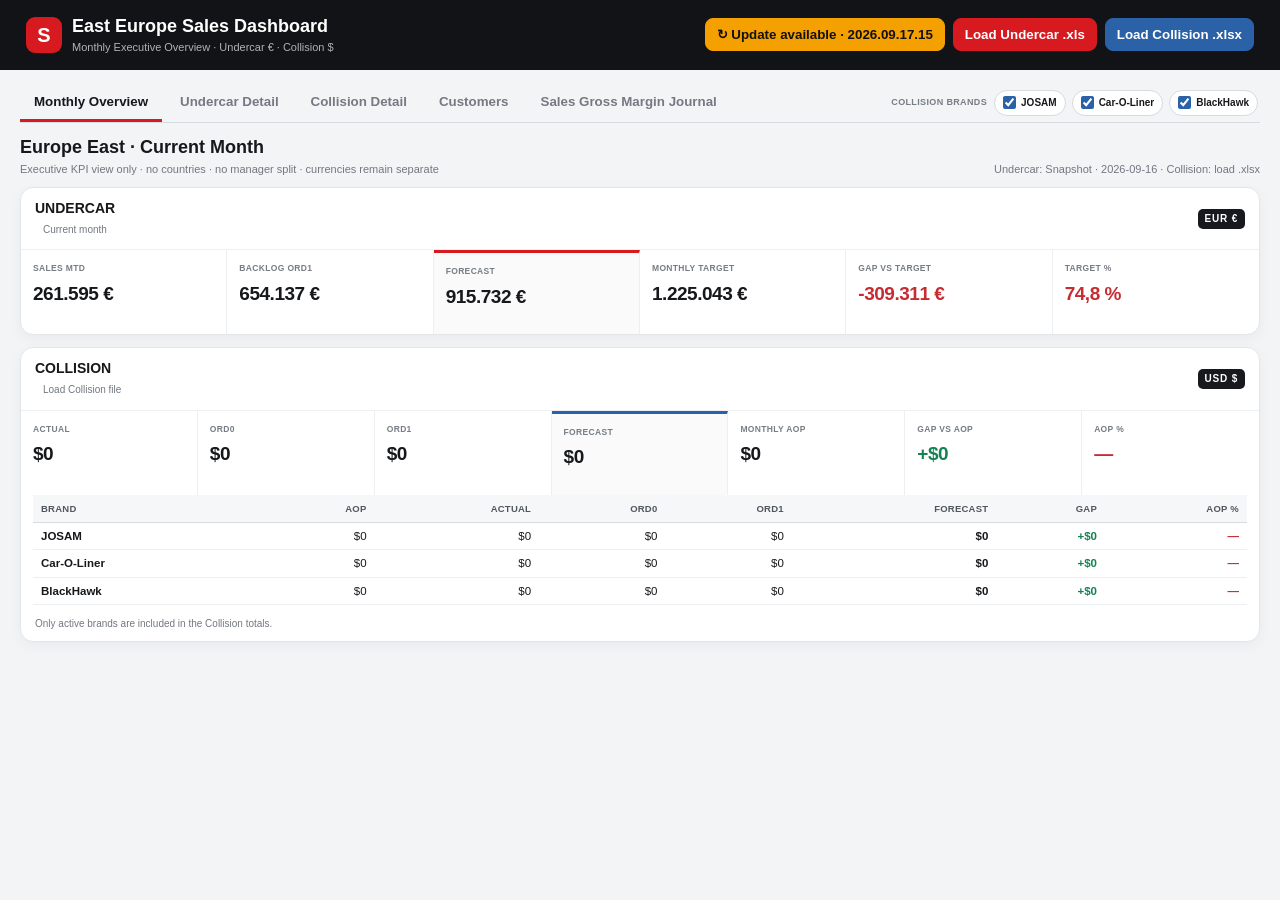
==== sales-dashboard/index.html @ 9cade227 "Load v185 monthly brand navigation and compact Order Entered" ====
<!doctype html><html lang="en"><head><meta charset="utf-8"><meta name="viewport" content="width=device-width,initial-scale=1"><title>East Europe Sales Dashboard</title><style>
:root{--bg:#f3f4f6;--card:#fff;--ink:#16181b;--muted:#727780;--line:#e3e6e9;--red:#d71920;--green:#168253;--orange:#d88716;--blue:#2b62a7}*{box-sizing:border-box}body{margin:0;background:var(--bg);font:14px/1.4 Inter,Segoe UI,Arial,sans-serif;color:var(--ink)}header{background:#121316;color:#fff;padding:14px 26px;display:flex;justify-content:space-between;gap:14px;align-items:center;position:sticky;top:0;z-index:20}.brand{display:flex;gap:10px;align-items:center}.logo{width:36px;height:36px;border-radius:9px;background:var(--red);display:grid;place-items:center;font-weight:900;font-size:20px}.brand h1{font-size:18px;margin:0}.brand p{margin:1px 0 0;color:#aeb3b9;font-size:11px}.actions{display:flex;gap:8px;align-items:center;flex-wrap:wrap}.btn{border:1px solid #454950;border-radius:8px;background:#24262b;color:#fff;padding:8px 11px;font-weight:750;cursor:pointer}.btn.red{background:var(--red);border-color:var(--red)}.btn.blue{background:var(--blue);border-color:var(--blue)}.btn.update{display:none;background:#f4a000;border-color:#f4a000;color:#111}.btn.update.show{display:inline-flex}#file,#collisionFile{display:none}.wrap{max-width:1650px;margin:auto;padding:14px 20px 32px}.tabs{display:flex;gap:4px;border-bottom:1px solid #d8dce1;margin-bottom:12px;overflow:auto}.tab{appearance:none;border:0;background:transparent;padding:10px 14px;font-weight:800;color:#747982;cursor:pointer;border-bottom:3px solid transparent;white-space:nowrap}.tab.active{color:#15171a;border-bottom-color:var(--red)}.tabpane{display:none}.tabpane.active{display:block}.toolbar{display:flex;justify-content:space-between;gap:12px;align-items:center;margin-bottom:10px}.toolbar b{font-size:15px}.muted{color:var(--muted);font-size:11px}select,input[type=search]{height:34px;border:1px solid #d7dade;border-radius:8px;background:#fff;padding:0 9px}.card{background:#fff;border:1px solid var(--line);border-radius:11px;box-shadow:0 4px 14px rgba(16,24,40,.045)}.good{color:var(--green)!important}.bad{color:#c72c33!important}.warn{color:var(--orange)!important}.kpis{display:grid;grid-template-columns:repeat(7,1fr);gap:8px;margin-bottom:10px}.label{text-transform:uppercase;letter-spacing:.045em;color:#747982;font-size:9px;font-weight:850}.value{font-size:23px;font-weight:850;letter-spacing:-.03em;margin:6px 0 2px}.managers{display:grid;grid-template-columns:1fr;gap:5px;margin-bottom:9px}.panel{padding:10px}.panel h2{font-size:15px;margin:0}.panel p{margin:2px 0 7px;color:var(--muted);font-size:10.5px}.tableWrap{overflow:auto;max-height:69vh;border:1px solid #e7eaed;border-radius:9px}table{border-collapse:separate;border-spacing:0;width:100%;min-width:1260px}th{position:sticky;top:0;z-index:4;background:#f5f6f7;color:#51575f;font-size:9.5px;text-transform:uppercase;letter-spacing:.025em;padding:7px 8px;border-bottom:1px solid #d7dce1;text-align:left}td{padding:6px 8px;border-bottom:1px solid #eceff2;font-size:12px;line-height:1.25;white-space:nowrap}.num{text-align:right;font-variant-numeric:tabular-nums}.country{font-weight:700}.focus{background:#f7f8fa}.mgrRow td{background:#eceff2;font-weight:850;border-top:2px solid #d6dade}.teamRow td{background:#17191d!important;color:#fff;font-weight:850}.groupRow td{background:#f1f3f5;font-weight:850;color:#333}.countryGroup td{background:#fafbfc;font-weight:800;color:#555}.more{display:none}.full .more{display:table-cell}.miniKpis{display:grid;grid-template-columns:repeat(6,1fr);gap:8px;margin-bottom:10px}.miniKpi{padding:10px 12px}.miniKpi .value{font-size:20px}.filters{display:flex;gap:7px;flex-wrap:wrap;align-items:center}.note{margin-top:8px;color:var(--muted);font-size:10px}
.execIntro{display:flex;justify-content:space-between;gap:14px;align-items:flex-end;margin-bottom:10px}.execIntro h2{margin:0;font-size:18px}.execIntro p{margin:2px 0 0;color:var(--muted);font-size:11px}.businessCard{background:#fff;border:1px solid var(--line);border-radius:13px;margin-bottom:12px;overflow:hidden;box-shadow:0 4px 14px rgba(16,24,40,.045)}.businessHead{display:flex;justify-content:space-between;gap:12px;align-items:center;padding:11px 14px;border-bottom:1px solid #edf0f2}.businessHead h3{margin:0;font-size:14px}.currency{font-size:10px;font-weight:900;letter-spacing:.08em;border-radius:5px;padding:3px 7px;background:#17191d;color:#fff}.period{font-size:10px;color:var(--muted);margin-left:8px}.execGrid{display:grid;grid-template-columns:repeat(7,1fr);gap:0}.execKpi{padding:13px 12px;border-right:1px solid #edf0f2;min-height:84px}.execKpi:last-child{border-right:0}.execKpi span{display:block;font-size:8.5px;text-transform:uppercase;font-weight:850;color:#777d85;letter-spacing:.04em}.execKpi b{display:block;margin-top:6px;font-size:19px;letter-spacing:-.025em}.execKpi.emphasis{background:#fafafa;border-top:3px solid var(--red)}.collisionBlock .execKpi.emphasis{border-top-color:var(--blue)}.brandMini{padding:0 12px 12px}.brandMini table{min-width:900px}.brandMini th{position:static;background:#f6f7f8}.brandMini td{font-size:11.5px}.brandTotal td{font-weight:900;background:#f1f3f5}.execNote{font-size:10px;color:var(--muted);padding:0 14px 10px}
#collisionDetail .tableWrap table{min-width:1450px}.collisionGroupHead th{background:#eceff2;text-align:center;font-size:9px;font-weight:900;letter-spacing:.08em}.collisionGroupHead .month{color:var(--red);border-left:3px solid #efc4c6}.collisionGroupHead .year{color:var(--blue);border-left:3px solid #cbd9ea}.sepM{border-left:3px solid #efc4c6!important}.sepY{border-left:3px solid #cbd9ea!important}.tag{font-size:9px;font-weight:850;padding:2px 6px;border-radius:99px;background:#eef0f2}.total td{background:#f1f3f5;font-weight:900}.mgr td{background:#17191d!important;color:#fff;font-weight:900}.collisionRule{padding:8px 10px;margin-bottom:10px;background:#fff;border:1px solid var(--line);border-radius:9px;font-size:10.5px;color:var(--muted)}
@media(max-width:1200px){.execGrid{grid-template-columns:repeat(4,1fr)}.execKpi{border-bottom:1px solid #edf0f2}.kpis{grid-template-columns:repeat(3,1fr)}.miniKpis{grid-template-columns:repeat(3,1fr)}}@media(max-width:700px){header{position:relative;align-items:flex-start;flex-direction:column}.wrap{padding:12px}.toolbar,.execIntro{align-items:flex-start;flex-direction:column}.execGrid,.kpis,.miniKpis{grid-template-columns:repeat(2,1fr)}}@media(max-width:450px){.execGrid,.kpis,.miniKpis{grid-template-columns:1fr}}
</style></head><body>
<header><div class="brand"><div class="logo">S</div><div><h1>East Europe Sales Dashboard</h1><p>Monthly Executive Overview · Undercar € · Collision $</p></div></div><div class="actions"><span id="status" class="muted"></span><button id="updateBtn" class="btn update">↻ Update available</button><button class="btn red" onclick="document.getElementById('file').click()">Load Undercar .xls</button><input id="file" type="file" accept=".xls"><button id="collisionLoad" class="btn blue">Load Collision .xlsx</button><input id="collisionFile" type="file" accept=".xlsx"></div></header>
<main class="wrap"><nav class="tabs"><button class="tab active" data-tab="overview">Monthly Overview</button><button class="tab" data-tab="team">Undercar Detail</button><button class="tab" data-tab="collisionDetail">Collision Detail</button><button class="tab" data-tab="customers">Customers</button><button class="tab" data-tab="journal">Sales Gross Margin Journal</button></nav>
<section id="overview" class="tabpane active"><div class="execIntro"><div><h2>Europe East · Current Month</h2><p>Executive KPI view only · no countries · no manager split · currencies remain separate</p></div><div class="muted">Undercar: <span id="overviewUndercarSource">loading snapshot…</span> · Collision: <span id="overviewCollisionSource">load .xlsx</span></div></div><section class="businessCard"><div class="businessHead"><div><h3>UNDERCAR</h3><span class="period">Current month</span></div><span class="currency">EUR €</span></div><div id="undercarOverview" class="execGrid"></div></section><section class="businessCard collisionBlock"><div class="businessHead"><div><h3>COLLISION</h3><span id="collisionPeriod" class="period">Load Collision file</span></div><span class="currency">USD $</span></div><div id="collisionOverview" class="execGrid"></div><div class="brandMini"><table><thead><tr><th>Brand</th><th class="num">AOP</th><th class="num">Actual</th><th class="num">Ord0</th><th class="num">Ord1</th><th class="num">Forecast</th><th class="num">Gap</th><th class="num">AOP %</th></tr></thead><tbody id="collisionBrandBody"><tr><td colspan="8" class="muted">Load Collision .xlsx to show brand totals.</td></tr></tbody></table></div><div class="execNote">Only active brands are included in the Collision totals.</div></section></section>
<section id="team" class="tabpane"><div class="toolbar"><div><b>Undercar Detail</b><div id="source" class="muted">Loading snapshot…</div></div><div><select id="manager"><option value="ALL">All managers</option></select> <button id="fullBtn" class="btn" style="background:#fff;color:#222;border-color:#d7dade">Full view</button></div></div><section id="kpis" class="kpis"></section><section id="cards" class="managers"></section><section class="card panel"><h2>Country performance</h2><p>Monthly target = Plan · Forecast = Sales MTD + Backlog Ord1 · Annual target = Sales PLAN YTD.</p><div class="tableWrap"><table id="countryTable"><thead><tr><th>Manager</th><th>Country</th><th class="num">Sales MTD</th><th class="num">Backlog Ord1</th><th class="num focus">Forecast</th><th class="num focus">MTD Target</th><th class="num focus">Gap</th><th class="num">Sales YTD</th><th class="num">YTD Target</th><th class="num">YTD Gap</th><th class="num">Backlog Ord2</th><th class="num more">Order Entered</th><th class="num more">Next Plan</th></tr></thead><tbody id="countryBody"></tbody></table></div></section></section>
<section id="collisionDetail" class="tabpane"><div class="toolbar"><div><b>Collision · Europe East</b><div id="collisionDetailSource" class="muted">Load Collision .xlsx</div></div><div class="filters"><select id="collisionManagerDetail"><option value="ALL">All managers</option><option>Sergej</option><option>Mindaugas Deikus</option><option>Ruslan Sollano</option><option>Michal Adamiec</option></select><select id="collisionBrandDetail"><option value="ALL">All brands</option><option>Josam</option><option>Car-O-Liner</option><option>BlackHawk</option></select></div></div><div class="collisionRule">Scope: Sergej = Austria Car-O-Liner/BlackHawk · Mindaugas = LT/LV/EE/GR/CY · Ruslan = Bulgaria + Export · Michal = remaining Europe East · Josam AT/CZ/SK excluded.</div><section id="collisionDetailKpis" class="miniKpis"><div class="card miniKpi"><div class="label">Collision</div><div class="value">Load .xlsx</div><div class="muted">Month + YTD · USD</div></div></section><section class="card panel"><h2>Brand performance</h2><p>Josam, Car-O-Liner and BlackHawk individually; COL + BlackHawk combined.</p><div class="tableWrap"><table id="collisionDetailBrandTable"><thead></thead><tbody><tr><td>Load Collision .xlsx</td></tr></tbody></table></div></section><section class="card panel" style="margin-top:10px"><h2>Manager / Country performance</h2><p>Current month and YTD based on the latest Actual month in the source file.</p><div class="tableWrap"><table id="collisionDetailTable"><thead></thead><tbody><tr><td>Load Collision .xlsx</td></tr></tbody></table></div></section></section>
<section id="customers" class="tabpane"><div class="toolbar"><div><b>Customer Overview</b><div class="muted">Customer Code = primary ID · Month + YTD target view</div></div><div class="filters"><select id="customerManager"><option value="ALL">All managers</option></select><select id="customerCountry"><option value="ALL">All countries</option></select><input id="customerSearch" type="search" placeholder="Search customer"></div></div><section id="customerKpis" class="miniKpis"></section><section class="card panel"><div class="tableWrap"><table><thead><tr><th>Manager</th><th>Country</th><th>Customer</th><th>Code</th><th class="num">Sales MTD</th><th class="num">Backlog Ord1</th><th class="num">Forecast</th><th class="num">Sales YTD</th><th class="num">GM MTD €</th><th class="num">GM MTD %</th><th class="num">Order Entered</th></tr></thead><tbody id="customerBody"></tbody></table></div></section></section>
<section id="journal" class="tabpane"><div class="toolbar"><div><b>Sales Gross Margin Journal</b><div class="muted">Transaction-level view from the original journal sheet</div></div><div class="filters"><select id="journalManager"><option value="ALL">All managers</option></select><select id="journalType"><option value="ALL">Inv + Orders</option><option value="Inv">Invoices</option><option value="Ord1">Ord1</option><option value="Ord2">Ord2</option></select><input id="journalSearch" type="search" placeholder="Search customer / part"></div></div><section id="journalKpis" class="miniKpis"></section><section class="card panel"><div class="tableWrap"><table style="min-width:1400px"><thead><tr><th>Manager</th><th>Country</th><th>Customer</th><th>Type</th><th>Date</th><th>Part no.</th><th>Description</th><th class="num">Sales €</th><th class="num">GM €</th><th class="num">GM %</th></tr></thead><tbody id="journalBody"></tbody></table></div><div class="note">GM % is weighted in the KPI summary (total GM / total Sales), not averaged across rows.</div></section></section>
</main><script src="xls-biff8.js?v=2026091716"></script><script src="app-v185.js?v=2026091716"></script></body></html>
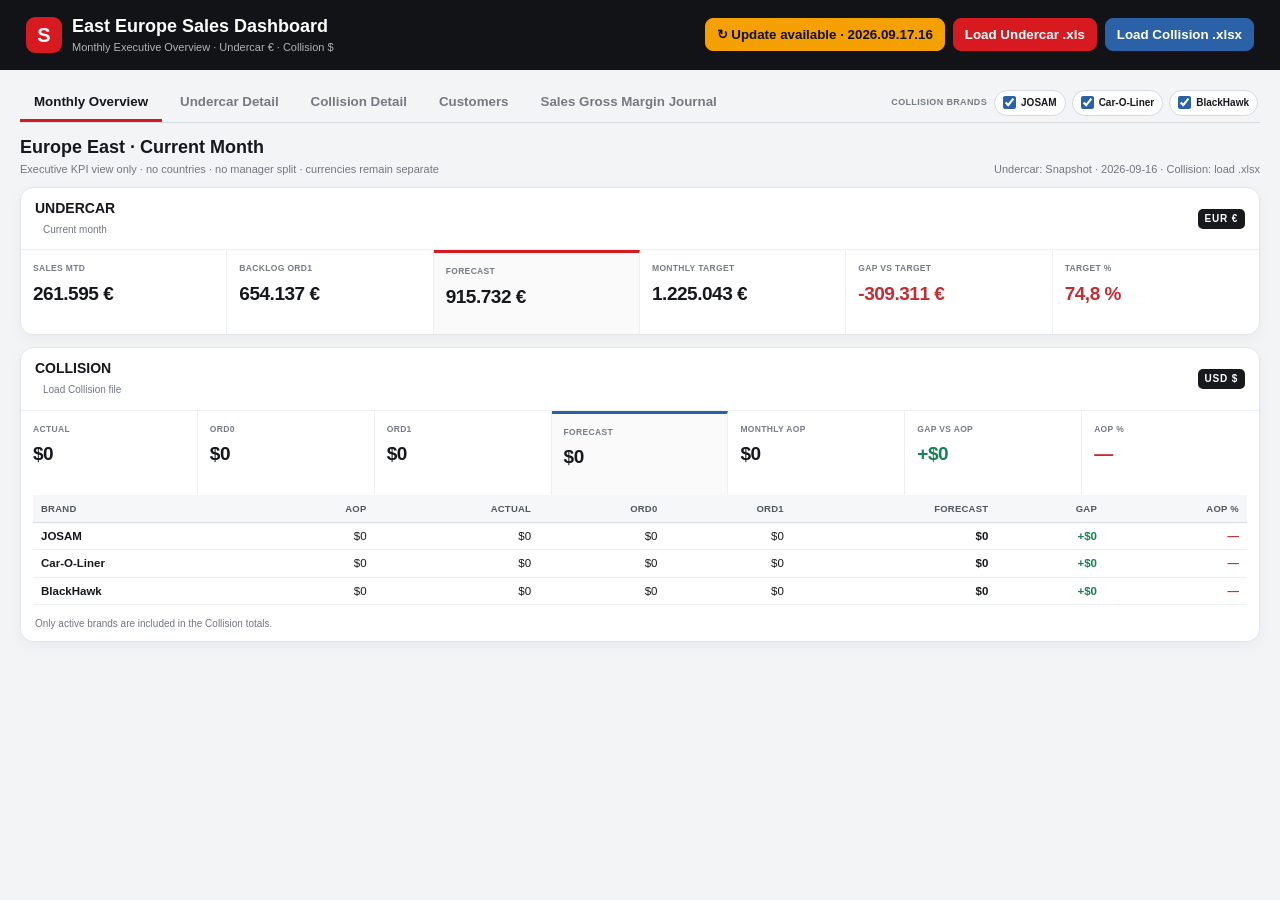
==== commit 5f6f189a: "Load Collision compact country view update" ====
--- a/sales-dashboard/index.html
+++ b/sales-dashboard/index.html
@@ -1,7 +1,7 @@
 <!doctype html><html lang="en"><head><meta charset="utf-8"><meta name="viewport" content="width=device-width,initial-scale=1"><title>East Europe Sales Dashboard</title><style>
 :root{--bg:#f3f4f6;--card:#fff;--ink:#16181b;--muted:#727780;--line:#e3e6e9;--red:#d71920;--green:#168253;--orange:#d88716;--blue:#2b62a7}*{box-sizing:border-box}body{margin:0;background:var(--bg);font:14px/1.4 Inter,Segoe UI,Arial,sans-serif;color:var(--ink)}header{background:#121316;color:#fff;padding:14px 26px;display:flex;justify-content:space-between;gap:14px;align-items:center;position:sticky;top:0;z-index:20}.brand{display:flex;gap:10px;align-items:center}.logo{width:36px;height:36px;border-radius:9px;background:var(--red);display:grid;place-items:center;font-weight:900;font-size:20px}.brand h1{font-size:18px;margin:0}.brand p{margin:1px 0 0;color:#aeb3b9;font-size:11px}.actions{display:flex;gap:8px;align-items:center;flex-wrap:wrap}.btn{border:1px solid #454950;border-radius:8px;background:#24262b;color:#fff;padding:8px 11px;font-weight:750;cursor:pointer}.btn.red{background:var(--red);border-color:var(--red)}.btn.blue{background:var(--blue);border-color:var(--blue)}.btn.update{display:none;background:#f4a000;border-color:#f4a000;color:#111}.btn.update.show{display:inline-flex}#file,#collisionFile{display:none}.wrap{max-width:1650px;margin:auto;padding:14px 20px 32px}.tabs{display:flex;gap:4px;border-bottom:1px solid #d8dce1;margin-bottom:12px;overflow:auto}.tab{appearance:none;border:0;background:transparent;padding:10px 14px;font-weight:800;color:#747982;cursor:pointer;border-bottom:3px solid transparent;white-space:nowrap}.tab.active{color:#15171a;border-bottom-color:var(--red)}.tabpane{display:none}.tabpane.active{display:block}.toolbar{display:flex;justify-content:space-between;gap:12px;align-items:center;margin-bottom:10px}.toolbar b{font-size:15px}.muted{color:var(--muted);font-size:11px}select,input[type=search]{height:34px;border:1px solid #d7dade;border-radius:8px;background:#fff;padding:0 9px}.card{background:#fff;border:1px solid var(--line);border-radius:11px;box-shadow:0 4px 14px rgba(16,24,40,.045)}.good{color:var(--green)!important}.bad{color:#c72c33!important}.warn{color:var(--orange)!important}.kpis{display:grid;grid-template-columns:repeat(7,1fr);gap:8px;margin-bottom:10px}.label{text-transform:uppercase;letter-spacing:.045em;color:#747982;font-size:9px;font-weight:850}.value{font-size:23px;font-weight:850;letter-spacing:-.03em;margin:6px 0 2px}.managers{display:grid;grid-template-columns:1fr;gap:5px;margin-bottom:9px}.panel{padding:10px}.panel h2{font-size:15px;margin:0}.panel p{margin:2px 0 7px;color:var(--muted);font-size:10.5px}.tableWrap{overflow:auto;max-height:69vh;border:1px solid #e7eaed;border-radius:9px}table{border-collapse:separate;border-spacing:0;width:100%;min-width:1260px}th{position:sticky;top:0;z-index:4;background:#f5f6f7;color:#51575f;font-size:9.5px;text-transform:uppercase;letter-spacing:.025em;padding:7px 8px;border-bottom:1px solid #d7dce1;text-align:left}td{padding:6px 8px;border-bottom:1px solid #eceff2;font-size:12px;line-height:1.25;white-space:nowrap}.num{text-align:right;font-variant-numeric:tabular-nums}.country{font-weight:700}.focus{background:#f7f8fa}.mgrRow td{background:#eceff2;font-weight:850;border-top:2px solid #d6dade}.teamRow td{background:#17191d!important;color:#fff;font-weight:850}.groupRow td{background:#f1f3f5;font-weight:850;color:#333}.countryGroup td{background:#fafbfc;font-weight:800;color:#555}.more{display:none}.full .more{display:table-cell}.miniKpis{display:grid;grid-template-columns:repeat(6,1fr);gap:8px;margin-bottom:10px}.miniKpi{padding:10px 12px}.miniKpi .value{font-size:20px}.filters{display:flex;gap:7px;flex-wrap:wrap;align-items:center}.note{margin-top:8px;color:var(--muted);font-size:10px}
 .execIntro{display:flex;justify-content:space-between;gap:14px;align-items:flex-end;margin-bottom:10px}.execIntro h2{margin:0;font-size:18px}.execIntro p{margin:2px 0 0;color:var(--muted);font-size:11px}.businessCard{background:#fff;border:1px solid var(--line);border-radius:13px;margin-bottom:12px;overflow:hidden;box-shadow:0 4px 14px rgba(16,24,40,.045)}.businessHead{display:flex;justify-content:space-between;gap:12px;align-items:center;padding:11px 14px;border-bottom:1px solid #edf0f2}.businessHead h3{margin:0;font-size:14px}.currency{font-size:10px;font-weight:900;letter-spacing:.08em;border-radius:5px;padding:3px 7px;background:#17191d;color:#fff}.period{font-size:10px;color:var(--muted);margin-left:8px}.execGrid{display:grid;grid-template-columns:repeat(7,1fr);gap:0}.execKpi{padding:13px 12px;border-right:1px solid #edf0f2;min-height:84px}.execKpi:last-child{border-right:0}.execKpi span{display:block;font-size:8.5px;text-transform:uppercase;font-weight:850;color:#777d85;letter-spacing:.04em}.execKpi b{display:block;margin-top:6px;font-size:19px;letter-spacing:-.025em}.execKpi.emphasis{background:#fafafa;border-top:3px solid var(--red)}.collisionBlock .execKpi.emphasis{border-top-color:var(--blue)}.brandMini{padding:0 12px 12px}.brandMini table{min-width:900px}.brandMini th{position:static;background:#f6f7f8}.brandMini td{font-size:11.5px}.brandTotal td{font-weight:900;background:#f1f3f5}.execNote{font-size:10px;color:var(--muted);padding:0 14px 10px}
-#collisionDetail .tableWrap table{min-width:1450px}.collisionGroupHead th{background:#eceff2;text-align:center;font-size:9px;font-weight:900;letter-spacing:.08em}.collisionGroupHead .month{color:var(--red);border-left:3px solid #efc4c6}.collisionGroupHead .year{color:var(--blue);border-left:3px solid #cbd9ea}.sepM{border-left:3px solid #efc4c6!important}.sepY{border-left:3px solid #cbd9ea!important}.tag{font-size:9px;font-weight:850;padding:2px 6px;border-radius:99px;background:#eef0f2}.total td{background:#f1f3f5;font-weight:900}.mgr td{background:#17191d!important;color:#fff;font-weight:900}.collisionRule{padding:8px 10px;margin-bottom:10px;background:#fff;border:1px solid var(--line);border-radius:9px;font-size:10.5px;color:var(--muted)}
+#collisionDetail .tableWrap table{min-width:1450px}.collisionGroupHead th{background:#eceff2;text-align:center;font-size:9px;font-weight:900;letter-spacing:.08em}.collisionGroupHead .month{color:var(--red);border-left:3px solid #efc4c6}.collisionGroupHead .year{color:var(--blue);border-left:3px solid #cbd9ea}.sepM{border-left:3px solid #efc4c6!important}.sepY{border-left:3px solid #cbd9ea!important}.tag{font-size:9px;font-weight:850;padding:2px 6px;border-radius:99px;background:#eef0f2}.total td{background:#f1f3f5;font-weight:850}.mgr td{background:#17191d!important;color:#fff;font-weight:850}.collisionRule{padding:8px 10px;margin-bottom:10px;background:#fff;border:1px solid var(--line);border-radius:9px;font-size:10.5px;color:var(--muted)}
 @media(max-width:1200px){.execGrid{grid-template-columns:repeat(4,1fr)}.execKpi{border-bottom:1px solid #edf0f2}.kpis{grid-template-columns:repeat(3,1fr)}.miniKpis{grid-template-columns:repeat(3,1fr)}}@media(max-width:700px){header{position:relative;align-items:flex-start;flex-direction:column}.wrap{padding:12px}.toolbar,.execIntro{align-items:flex-start;flex-direction:column}.execGrid,.kpis,.miniKpis{grid-template-columns:repeat(2,1fr)}}@media(max-width:450px){.execGrid,.kpis,.miniKpis{grid-template-columns:1fr}}
 </style></head><body>
 <header><div class="brand"><div class="logo">S</div><div><h1>East Europe Sales Dashboard</h1><p>Monthly Executive Overview · Undercar € · Collision $</p></div></div><div class="actions"><span id="status" class="muted"></span><button id="updateBtn" class="btn update">↻ Update available</button><button class="btn red" onclick="document.getElementById('file').click()">Load Undercar .xls</button><input id="file" type="file" accept=".xls"><button id="collisionLoad" class="btn blue">Load Collision .xlsx</button><input id="collisionFile" type="file" accept=".xlsx"></div></header>
@@ -11,4 +11,4 @@
 <section id="collisionDetail" class="tabpane"><div class="toolbar"><div><b>Collision · Europe East</b><div id="collisionDetailSource" class="muted">Load Collision .xlsx</div></div><div class="filters"><select id="collisionManagerDetail"><option value="ALL">All managers</option><option>Sergej</option><option>Mindaugas Deikus</option><option>Ruslan Sollano</option><option>Michal Adamiec</option></select><select id="collisionBrandDetail"><option value="ALL">All brands</option><option>Josam</option><option>Car-O-Liner</option><option>BlackHawk</option></select></div></div><div class="collisionRule">Scope: Sergej = Austria Car-O-Liner/BlackHawk · Mindaugas = LT/LV/EE/GR/CY · Ruslan = Bulgaria + Export · Michal = remaining Europe East · Josam AT/CZ/SK excluded.</div><section id="collisionDetailKpis" class="miniKpis"><div class="card miniKpi"><div class="label">Collision</div><div class="value">Load .xlsx</div><div class="muted">Month + YTD · USD</div></div></section><section class="card panel"><h2>Brand performance</h2><p>Josam, Car-O-Liner and BlackHawk individually; COL + BlackHawk combined.</p><div class="tableWrap"><table id="collisionDetailBrandTable"><thead></thead><tbody><tr><td>Load Collision .xlsx</td></tr></tbody></table></div></section><section class="card panel" style="margin-top:10px"><h2>Manager / Country performance</h2><p>Current month and YTD based on the latest Actual month in the source file.</p><div class="tableWrap"><table id="collisionDetailTable"><thead></thead><tbody><tr><td>Load Collision .xlsx</td></tr></tbody></table></div></section></section>
 <section id="customers" class="tabpane"><div class="toolbar"><div><b>Customer Overview</b><div class="muted">Customer Code = primary ID · Month + YTD target view</div></div><div class="filters"><select id="customerManager"><option value="ALL">All managers</option></select><select id="customerCountry"><option value="ALL">All countries</option></select><input id="customerSearch" type="search" placeholder="Search customer"></div></div><section id="customerKpis" class="miniKpis"></section><section class="card panel"><div class="tableWrap"><table><thead><tr><th>Manager</th><th>Country</th><th>Customer</th><th>Code</th><th class="num">Sales MTD</th><th class="num">Backlog Ord1</th><th class="num">Forecast</th><th class="num">Sales YTD</th><th class="num">GM MTD €</th><th class="num">GM MTD %</th><th class="num">Order Entered</th></tr></thead><tbody id="customerBody"></tbody></table></div></section></section>
 <section id="journal" class="tabpane"><div class="toolbar"><div><b>Sales Gross Margin Journal</b><div class="muted">Transaction-level view from the original journal sheet</div></div><div class="filters"><select id="journalManager"><option value="ALL">All managers</option></select><select id="journalType"><option value="ALL">Inv + Orders</option><option value="Inv">Invoices</option><option value="Ord1">Ord1</option><option value="Ord2">Ord2</option></select><input id="journalSearch" type="search" placeholder="Search customer / part"></div></div><section id="journalKpis" class="miniKpis"></section><section class="card panel"><div class="tableWrap"><table style="min-width:1400px"><thead><tr><th>Manager</th><th>Country</th><th>Customer</th><th>Type</th><th>Date</th><th>Part no.</th><th>Description</th><th class="num">Sales €</th><th class="num">GM €</th><th class="num">GM %</th></tr></thead><tbody id="journalBody"></tbody></table></div><div class="note">GM % is weighted in the KPI summary (total GM / total Sales), not averaged across rows.</div></section></section>
-</main><script src="xls-biff8.js?v=2026091716"></script><script src="app-v185.js?v=2026091716"></script></body></html>+</main><script src="xls-biff8.js?v=2026091717"></script><script src="app-v185.js?v=2026091717"></script></body></html>
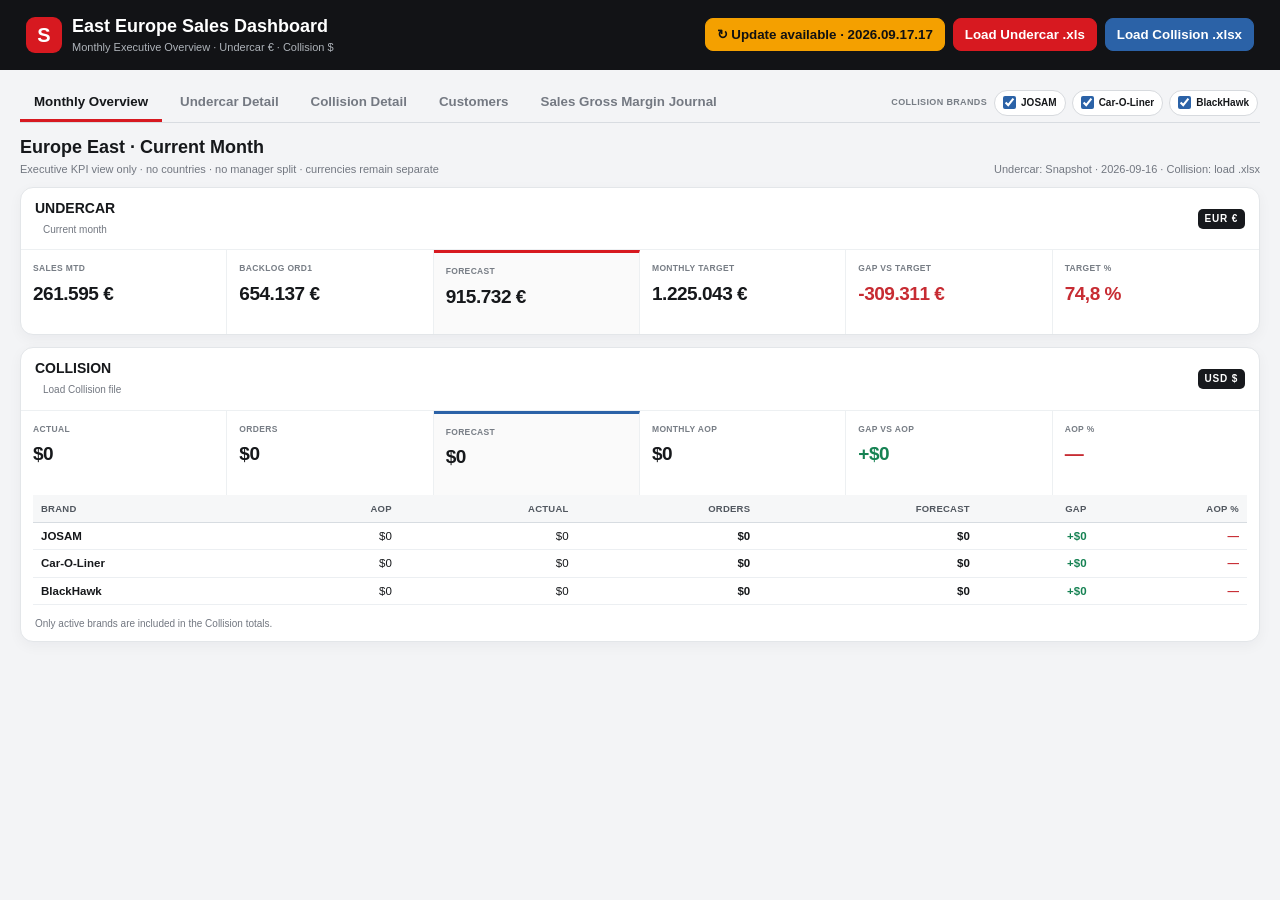
==== commit eb890ac8: "Use combined Collision Orders view" ====
--- a/sales-dashboard/index.html
+++ b/sales-dashboard/index.html
@@ -8,7 +8,7 @@
 <main class="wrap"><nav class="tabs"><button class="tab active" data-tab="overview">Monthly Overview</button><button class="tab" data-tab="team">Undercar Detail</button><button class="tab" data-tab="collisionDetail">Collision Detail</button><button class="tab" data-tab="customers">Customers</button><button class="tab" data-tab="journal">Sales Gross Margin Journal</button></nav>
 <section id="overview" class="tabpane active"><div class="execIntro"><div><h2>Europe East · Current Month</h2><p>Executive KPI view only · no countries · no manager split · currencies remain separate</p></div><div class="muted">Undercar: <span id="overviewUndercarSource">loading snapshot…</span> · Collision: <span id="overviewCollisionSource">load .xlsx</span></div></div><section class="businessCard"><div class="businessHead"><div><h3>UNDERCAR</h3><span class="period">Current month</span></div><span class="currency">EUR €</span></div><div id="undercarOverview" class="execGrid"></div></section><section class="businessCard collisionBlock"><div class="businessHead"><div><h3>COLLISION</h3><span id="collisionPeriod" class="period">Load Collision file</span></div><span class="currency">USD $</span></div><div id="collisionOverview" class="execGrid"></div><div class="brandMini"><table><thead><tr><th>Brand</th><th class="num">AOP</th><th class="num">Actual</th><th class="num">Ord0</th><th class="num">Ord1</th><th class="num">Forecast</th><th class="num">Gap</th><th class="num">AOP %</th></tr></thead><tbody id="collisionBrandBody"><tr><td colspan="8" class="muted">Load Collision .xlsx to show brand totals.</td></tr></tbody></table></div><div class="execNote">Only active brands are included in the Collision totals.</div></section></section>
 <section id="team" class="tabpane"><div class="toolbar"><div><b>Undercar Detail</b><div id="source" class="muted">Loading snapshot…</div></div><div><select id="manager"><option value="ALL">All managers</option></select> <button id="fullBtn" class="btn" style="background:#fff;color:#222;border-color:#d7dade">Full view</button></div></div><section id="kpis" class="kpis"></section><section id="cards" class="managers"></section><section class="card panel"><h2>Country performance</h2><p>Monthly target = Plan · Forecast = Sales MTD + Backlog Ord1 · Annual target = Sales PLAN YTD.</p><div class="tableWrap"><table id="countryTable"><thead><tr><th>Manager</th><th>Country</th><th class="num">Sales MTD</th><th class="num">Backlog Ord1</th><th class="num focus">Forecast</th><th class="num focus">MTD Target</th><th class="num focus">Gap</th><th class="num">Sales YTD</th><th class="num">YTD Target</th><th class="num">YTD Gap</th><th class="num">Backlog Ord2</th><th class="num more">Order Entered</th><th class="num more">Next Plan</th></tr></thead><tbody id="countryBody"></tbody></table></div></section></section>
-<section id="collisionDetail" class="tabpane"><div class="toolbar"><div><b>Collision · Europe East</b><div id="collisionDetailSource" class="muted">Load Collision .xlsx</div></div><div class="filters"><select id="collisionManagerDetail"><option value="ALL">All managers</option><option>Sergej</option><option>Mindaugas Deikus</option><option>Ruslan Sollano</option><option>Michal Adamiec</option></select><select id="collisionBrandDetail"><option value="ALL">All brands</option><option>Josam</option><option>Car-O-Liner</option><option>BlackHawk</option></select></div></div><div class="collisionRule">Scope: Sergej = Austria Car-O-Liner/BlackHawk · Mindaugas = LT/LV/EE/GR/CY · Ruslan = Bulgaria + Export · Michal = remaining Europe East · Josam AT/CZ/SK excluded.</div><section id="collisionDetailKpis" class="miniKpis"><div class="card miniKpi"><div class="label">Collision</div><div class="value">Load .xlsx</div><div class="muted">Month + YTD · USD</div></div></section><section class="card panel"><h2>Brand performance</h2><p>Josam, Car-O-Liner and BlackHawk individually; COL + BlackHawk combined.</p><div class="tableWrap"><table id="collisionDetailBrandTable"><thead></thead><tbody><tr><td>Load Collision .xlsx</td></tr></tbody></table></div></section><section class="card panel" style="margin-top:10px"><h2>Manager / Country performance</h2><p>Current month and YTD based on the latest Actual month in the source file.</p><div class="tableWrap"><table id="collisionDetailTable"><thead></thead><tbody><tr><td>Load Collision .xlsx</td></tr></tbody></table></div></section></section>
+<section id="collisionDetail" class="tabpane"><div class="toolbar"><div><b>Collision · Europe East</b><div id="collisionDetailSource" class="muted">Load Collision .xlsx</div></div><div class="filters"><select id="collisionManagerDetail"><option value="ALL">All managers</option><option>Sergej</option><option>Mindaugas Deikus</option><option>Ruslan Sollano</option><option>Michal Adamiec</option></select><select id="collisionBrandDetail"><option value="ALL">All brands</option><option>Josam</option><option>Car-O-Liner</option><option>BlackHawk</option></select></div></div><div class="collisionRule">Scope: Sergej = Austria Car-O-Liner/BlackHawk · Mindaugas = LT/LV/EE/GR/CY · Ruslan = Bulgaria + Export · Michal = remaining Europe East · Josam AT/CZ/SK excluded.</div><section id="collisionDetailKpis" class="miniKpis"><div class="card miniKpi"><div class="label">Collision</div><div class="value">Load .xlsx</div><div class="muted">Month + YTD · USD</div></div></section><section class="card panel"><h2>Brand performance</h2><p>Josam, Car-O-Liner and BlackHawk individually.</p><div class="tableWrap"><table id="collisionDetailBrandTable"><thead></thead><tbody><tr><td>Load Collision .xlsx</td></tr></tbody></table></div></section><section class="card panel" style="margin-top:10px"><h2>Manager / Country performance</h2><p>Current month and YTD based on the latest Actual month in the source file.</p><div class="tableWrap"><table id="collisionDetailTable"><thead></thead><tbody><tr><td>Load Collision .xlsx</td></tr></tbody></table></div></section></section>
 <section id="customers" class="tabpane"><div class="toolbar"><div><b>Customer Overview</b><div class="muted">Customer Code = primary ID · Month + YTD target view</div></div><div class="filters"><select id="customerManager"><option value="ALL">All managers</option></select><select id="customerCountry"><option value="ALL">All countries</option></select><input id="customerSearch" type="search" placeholder="Search customer"></div></div><section id="customerKpis" class="miniKpis"></section><section class="card panel"><div class="tableWrap"><table><thead><tr><th>Manager</th><th>Country</th><th>Customer</th><th>Code</th><th class="num">Sales MTD</th><th class="num">Backlog Ord1</th><th class="num">Forecast</th><th class="num">Sales YTD</th><th class="num">GM MTD €</th><th class="num">GM MTD %</th><th class="num">Order Entered</th></tr></thead><tbody id="customerBody"></tbody></table></div></section></section>
 <section id="journal" class="tabpane"><div class="toolbar"><div><b>Sales Gross Margin Journal</b><div class="muted">Transaction-level view from the original journal sheet</div></div><div class="filters"><select id="journalManager"><option value="ALL">All managers</option></select><select id="journalType"><option value="ALL">Inv + Orders</option><option value="Inv">Invoices</option><option value="Ord1">Ord1</option><option value="Ord2">Ord2</option></select><input id="journalSearch" type="search" placeholder="Search customer / part"></div></div><section id="journalKpis" class="miniKpis"></section><section class="card panel"><div class="tableWrap"><table style="min-width:1400px"><thead><tr><th>Manager</th><th>Country</th><th>Customer</th><th>Type</th><th>Date</th><th>Part no.</th><th>Description</th><th class="num">Sales €</th><th class="num">GM €</th><th class="num">GM %</th></tr></thead><tbody id="journalBody"></tbody></table></div><div class="note">GM % is weighted in the KPI summary (total GM / total Sales), not averaged across rows.</div></section></section>
-</main><script src="xls-biff8.js?v=2026091717"></script><script src="app-v185.js?v=2026091717"></script></body></html>+</main><script src="xls-biff8.js?v=2026091718"></script><script src="app-v186.js?v=2026091718"></script></body></html>
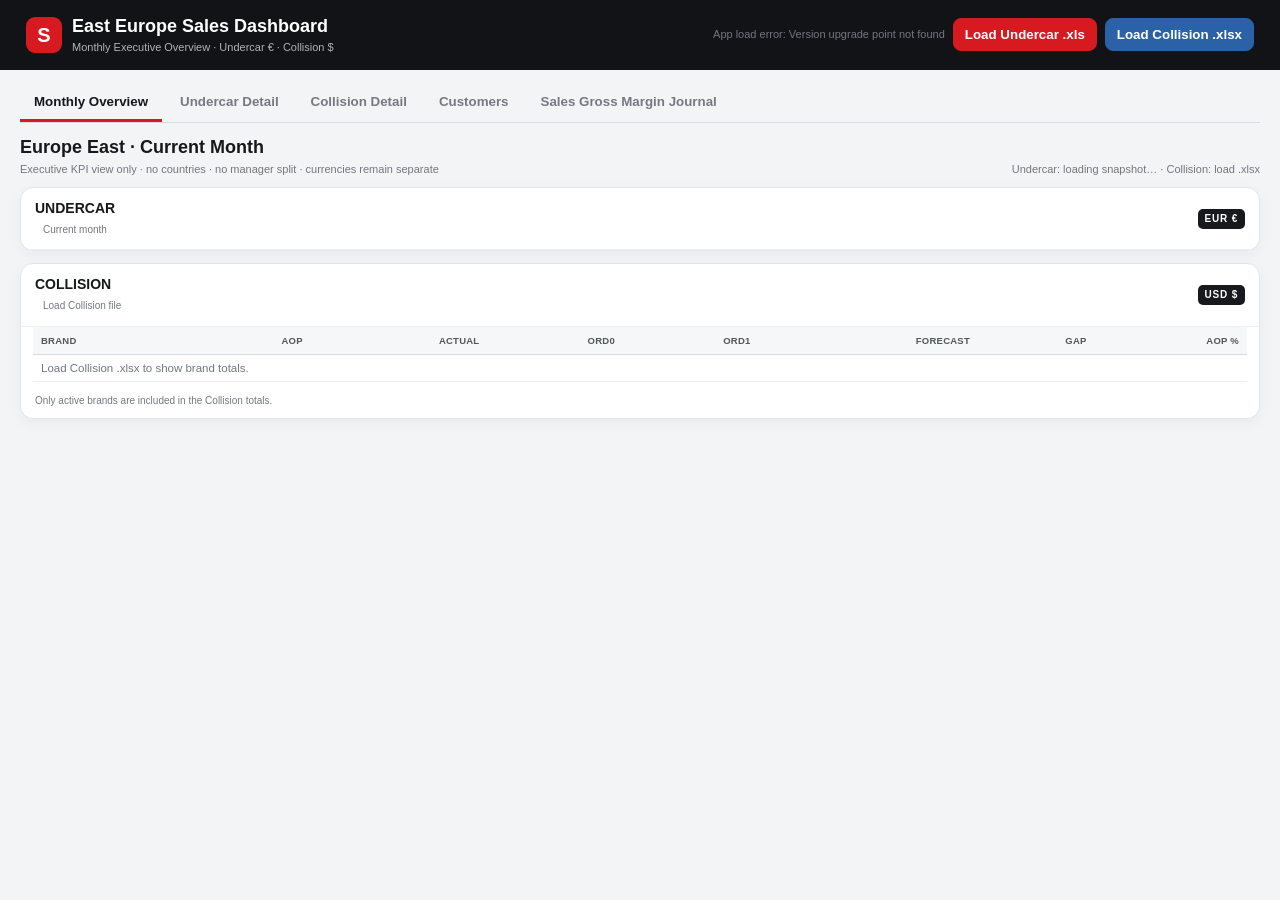
==== commit 38b7850b: "Load latest dashboard version with Undercar Full view rule" ====
--- a/sales-dashboard/index.html
+++ b/sales-dashboard/index.html
@@ -11,4 +11,4 @@
 <section id="collisionDetail" class="tabpane"><div class="toolbar"><div><b>Collision · Europe East</b><div id="collisionDetailSource" class="muted">Load Collision .xlsx</div></div><div class="filters"><select id="collisionManagerDetail"><option value="ALL">All managers</option><option>Sergej</option><option>Mindaugas Deikus</option><option>Ruslan Sollano</option><option>Michal Adamiec</option></select><select id="collisionBrandDetail"><option value="ALL">All brands</option><option>Josam</option><option>Car-O-Liner</option><option>BlackHawk</option></select></div></div><div class="collisionRule">Scope: Sergej = Austria Car-O-Liner/BlackHawk · Mindaugas = LT/LV/EE/GR/CY · Ruslan = Bulgaria + Export · Michal = remaining Europe East · Josam AT/CZ/SK excluded.</div><section id="collisionDetailKpis" class="miniKpis"><div class="card miniKpi"><div class="label">Collision</div><div class="value">Load .xlsx</div><div class="muted">Month + YTD · USD</div></div></section><section class="card panel"><h2>Brand performance</h2><p>Josam, Car-O-Liner and BlackHawk individually.</p><div class="tableWrap"><table id="collisionDetailBrandTable"><thead></thead><tbody><tr><td>Load Collision .xlsx</td></tr></tbody></table></div></section><section class="card panel" style="margin-top:10px"><h2>Manager / Country performance</h2><p>Current month and YTD based on the latest Actual month in the source file.</p><div class="tableWrap"><table id="collisionDetailTable"><thead></thead><tbody><tr><td>Load Collision .xlsx</td></tr></tbody></table></div></section></section>
 <section id="customers" class="tabpane"><div class="toolbar"><div><b>Customer Overview</b><div class="muted">Customer Code = primary ID · Month + YTD target view</div></div><div class="filters"><select id="customerManager"><option value="ALL">All managers</option></select><select id="customerCountry"><option value="ALL">All countries</option></select><input id="customerSearch" type="search" placeholder="Search customer"></div></div><section id="customerKpis" class="miniKpis"></section><section class="card panel"><div class="tableWrap"><table><thead><tr><th>Manager</th><th>Country</th><th>Customer</th><th>Code</th><th class="num">Sales MTD</th><th class="num">Backlog Ord1</th><th class="num">Forecast</th><th class="num">Sales YTD</th><th class="num">GM MTD €</th><th class="num">GM MTD %</th><th class="num">Order Entered</th></tr></thead><tbody id="customerBody"></tbody></table></div></section></section>
 <section id="journal" class="tabpane"><div class="toolbar"><div><b>Sales Gross Margin Journal</b><div class="muted">Transaction-level view from the original journal sheet</div></div><div class="filters"><select id="journalManager"><option value="ALL">All managers</option></select><select id="journalType"><option value="ALL">Inv + Orders</option><option value="Inv">Invoices</option><option value="Ord1">Ord1</option><option value="Ord2">Ord2</option></select><input id="journalSearch" type="search" placeholder="Search customer / part"></div></div><section id="journalKpis" class="miniKpis"></section><section class="card panel"><div class="tableWrap"><table style="min-width:1400px"><thead><tr><th>Manager</th><th>Country</th><th>Customer</th><th>Type</th><th>Date</th><th>Part no.</th><th>Description</th><th class="num">Sales €</th><th class="num">GM €</th><th class="num">GM %</th></tr></thead><tbody id="journalBody"></tbody></table></div><div class="note">GM % is weighted in the KPI summary (total GM / total Sales), not averaged across rows.</div></section></section>
-</main><script src="xls-biff8.js?v=2026091718"></script><script src="app-v186.js?v=2026091718"></script></body></html>+</main><script src="xls-biff8.js?v=2026091720"></script><script src="app-v188.js?v=2026091720"></script></body></html>
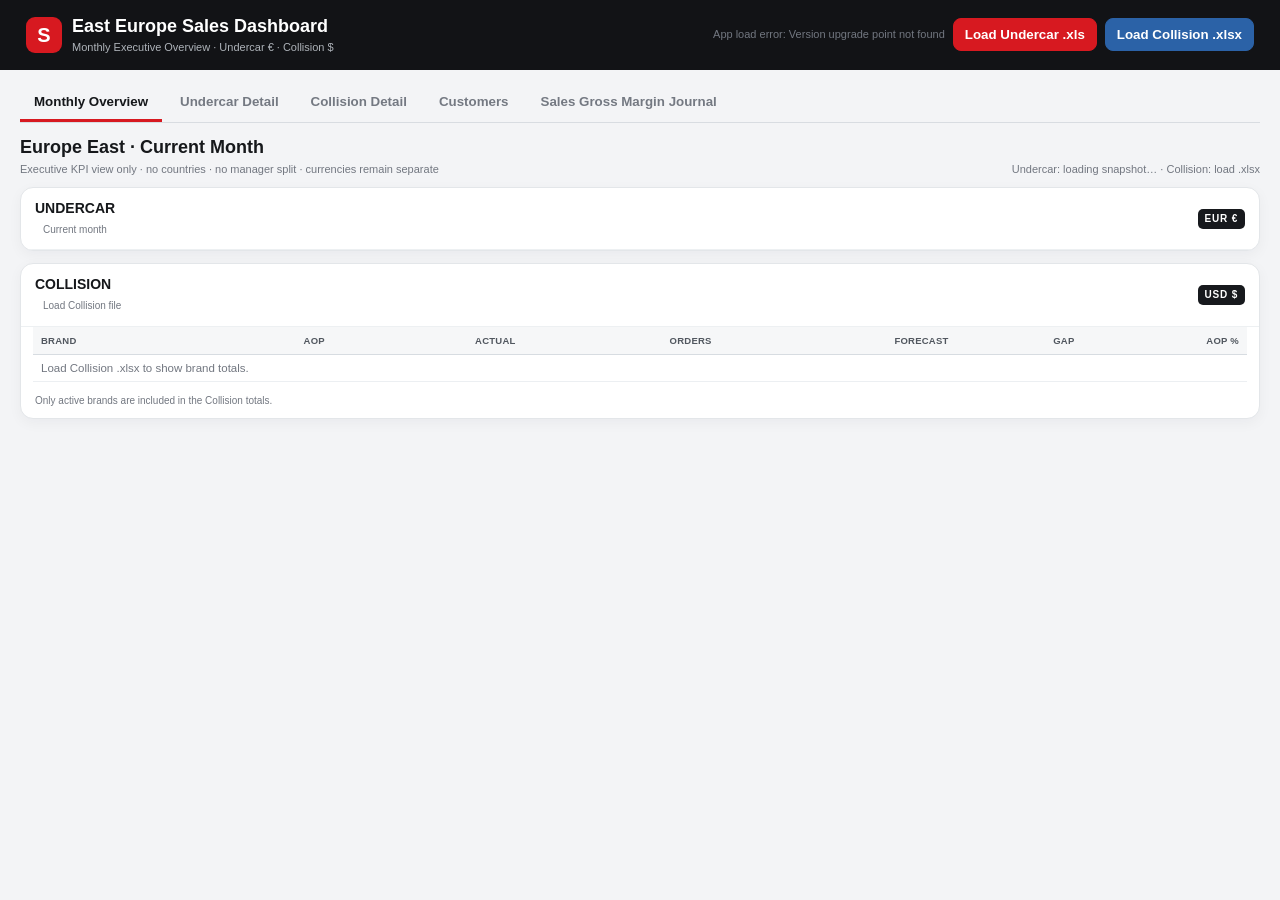
==== commit 77bbd303: "Load dashboard v21 with persistent Collision workbook" ====
--- a/sales-dashboard/index.html
+++ b/sales-dashboard/index.html
@@ -11,4 +11,4 @@
 <section id="collisionDetail" class="tabpane"><div class="toolbar"><div><b>Collision · Europe East</b><div id="collisionDetailSource" class="muted">Load Collision .xlsx</div></div><div class="filters"><select id="collisionManagerDetail"><option value="ALL">All managers</option><option>Sergej</option><option>Mindaugas Deikus</option><option>Ruslan Sollano</option><option>Michal Adamiec</option></select><select id="collisionBrandDetail"><option value="ALL">All brands</option><option>Josam</option><option>Car-O-Liner</option><option>BlackHawk</option></select></div></div><div class="collisionRule">Scope: Sergej = Austria Car-O-Liner/BlackHawk · Mindaugas = LT/LV/EE/GR/CY · Ruslan = Bulgaria + Export · Michal = remaining Europe East · Josam AT/CZ/SK excluded.</div><section id="collisionDetailKpis" class="miniKpis"><div class="card miniKpi"><div class="label">Collision</div><div class="value">Load .xlsx</div><div class="muted">Month + YTD · USD</div></div></section><section class="card panel"><h2>Brand performance</h2><p>Josam, Car-O-Liner and BlackHawk individually.</p><div class="tableWrap"><table id="collisionDetailBrandTable"><thead></thead><tbody><tr><td>Load Collision .xlsx</td></tr></tbody></table></div></section><section class="card panel" style="margin-top:10px"><h2>Manager / Country performance</h2><p>Current month and YTD based on the latest Actual month in the source file.</p><div class="tableWrap"><table id="collisionDetailTable"><thead></thead><tbody><tr><td>Load Collision .xlsx</td></tr></tbody></table></div></section></section>
 <section id="customers" class="tabpane"><div class="toolbar"><div><b>Customer Overview</b><div class="muted">Customer Code = primary ID · Month + YTD target view</div></div><div class="filters"><select id="customerManager"><option value="ALL">All managers</option></select><select id="customerCountry"><option value="ALL">All countries</option></select><input id="customerSearch" type="search" placeholder="Search customer"></div></div><section id="customerKpis" class="miniKpis"></section><section class="card panel"><div class="tableWrap"><table><thead><tr><th>Manager</th><th>Country</th><th>Customer</th><th>Code</th><th class="num">Sales MTD</th><th class="num">Backlog Ord1</th><th class="num">Forecast</th><th class="num">Sales YTD</th><th class="num">GM MTD €</th><th class="num">GM MTD %</th><th class="num">Order Entered</th></tr></thead><tbody id="customerBody"></tbody></table></div></section></section>
 <section id="journal" class="tabpane"><div class="toolbar"><div><b>Sales Gross Margin Journal</b><div class="muted">Transaction-level view from the original journal sheet</div></div><div class="filters"><select id="journalManager"><option value="ALL">All managers</option></select><select id="journalType"><option value="ALL">Inv + Orders</option><option value="Inv">Invoices</option><option value="Ord1">Ord1</option><option value="Ord2">Ord2</option></select><input id="journalSearch" type="search" placeholder="Search customer / part"></div></div><section id="journalKpis" class="miniKpis"></section><section class="card panel"><div class="tableWrap"><table style="min-width:1400px"><thead><tr><th>Manager</th><th>Country</th><th>Customer</th><th>Type</th><th>Date</th><th>Part no.</th><th>Description</th><th class="num">Sales €</th><th class="num">GM €</th><th class="num">GM %</th></tr></thead><tbody id="journalBody"></tbody></table></div><div class="note">GM % is weighted in the KPI summary (total GM / total Sales), not averaged across rows.</div></section></section>
-</main><script src="xls-biff8.js?v=2026091720"></script><script src="app-v188.js?v=2026091720"></script></body></html>+</main><script src="xls-biff8.js?v=2026091721"></script><script src="app-v189.js?v=2026091721"></script></body></html>
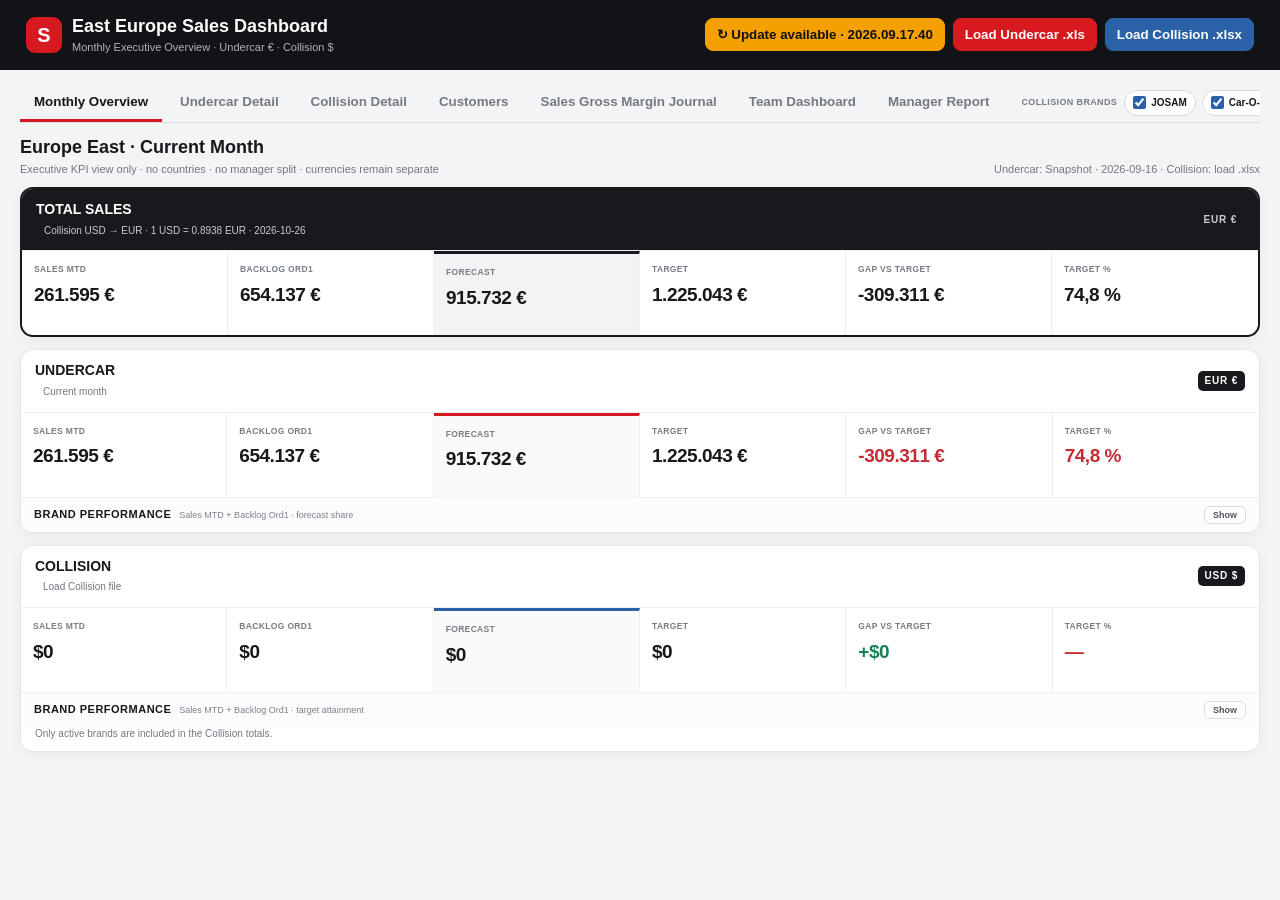
==== commit bdb1a146: "Clarify Undercar Forecast source column in dashboard" ====
--- a/sales-dashboard/index.html
+++ b/sales-dashboard/index.html
@@ -7,7 +7,7 @@
 <header><div class="brand"><div class="logo">S</div><div><h1>East Europe Sales Dashboard</h1><p>Monthly Executive Overview · Undercar € · Collision $</p></div></div><div class="actions"><span id="status" class="muted"></span><button id="updateBtn" class="btn update">↻ Update available</button><button class="btn red" onclick="document.getElementById('file').click()">Load Undercar .xls</button><input id="file" type="file" accept=".xls"><button id="collisionLoad" class="btn blue">Load Collision .xlsx</button><input id="collisionFile" type="file" accept=".xlsx"></div></header>
 <main class="wrap"><nav class="tabs"><button class="tab active" data-tab="overview">Monthly Overview</button><button class="tab" data-tab="team">Undercar Detail</button><button class="tab" data-tab="collisionDetail">Collision Detail</button><button class="tab" data-tab="customers">Customers</button><button class="tab" data-tab="journal">Sales Gross Margin Journal</button></nav>
 <section id="overview" class="tabpane active"><div class="execIntro"><div><h2>Europe East · Current Month</h2><p>Executive KPI view only · no countries · no manager split · currencies remain separate</p></div><div class="muted">Undercar: <span id="overviewUndercarSource">loading snapshot…</span> · Collision: <span id="overviewCollisionSource">load .xlsx</span></div></div><section class="businessCard"><div class="businessHead"><div><h3>UNDERCAR</h3><span class="period">Current month</span></div><span class="currency">EUR €</span></div><div id="undercarOverview" class="execGrid"></div></section><section class="businessCard collisionBlock"><div class="businessHead"><div><h3>COLLISION</h3><span id="collisionPeriod" class="period">Load Collision file</span></div><span class="currency">USD $</span></div><div id="collisionOverview" class="execGrid"></div><div class="brandMini"><table><thead><tr><th>Brand</th><th class="num">AOP</th><th class="num">Actual</th><th class="num">Ord0</th><th class="num">Ord1</th><th class="num">Forecast</th><th class="num">Gap</th><th class="num">AOP %</th></tr></thead><tbody id="collisionBrandBody"><tr><td colspan="8" class="muted">Load Collision .xlsx to show brand totals.</td></tr></tbody></table></div><div class="execNote">Only active brands are included in the Collision totals.</div></section></section>
-<section id="team" class="tabpane"><div class="toolbar"><div><b>Undercar Detail</b><div id="source" class="muted">Loading snapshot…</div></div><div><select id="manager"><option value="ALL">All managers</option></select> <button id="fullBtn" class="btn" style="background:#fff;color:#222;border-color:#d7dade">Full view</button></div></div><section id="kpis" class="kpis"></section><section id="cards" class="managers"></section><section class="card panel"><h2>Country performance</h2><p>Monthly target = Plan · Forecast = Sales MTD + Backlog Ord1 · Annual target = Sales PLAN YTD.</p><div class="tableWrap"><table id="countryTable"><thead><tr><th>Manager</th><th>Country</th><th class="num">Sales MTD</th><th class="num">Backlog Ord1</th><th class="num focus">Forecast</th><th class="num focus">MTD Target</th><th class="num focus">Gap</th><th class="num">Sales YTD</th><th class="num">YTD Target</th><th class="num">YTD Gap</th><th class="num">Backlog Ord2</th><th class="num more">Order Entered</th><th class="num more">Next Plan</th></tr></thead><tbody id="countryBody"></tbody></table></div></section></section>
+<section id="team" class="tabpane"><div class="toolbar"><div><b>Undercar Detail</b><div id="source" class="muted">Loading snapshot…</div></div><div><select id="manager"><option value="ALL">All managers</option></select> <button id="fullBtn" class="btn" style="background:#fff;color:#222;border-color:#d7dade">Full view</button></div></div><section id="kpis" class="kpis"></section><section id="cards" class="managers"></section><section class="card panel"><h2>Country performance</h2><p>Monthly target = Plan · Forecast = Sales Estimate Month [inv+ord1] · Annual target = Sales PLAN YTD.</p><div class="tableWrap"><table id="countryTable"><thead><tr><th>Manager</th><th>Country</th><th class="num">Sales MTD</th><th class="num">Backlog Ord1</th><th class="num focus">Forecast</th><th class="num focus">MTD Target</th><th class="num focus">Gap</th><th class="num">Sales YTD</th><th class="num">YTD Target</th><th class="num">YTD Gap</th><th class="num">Backlog Ord2</th><th class="num more">Order Entered</th><th class="num more">Next Plan</th></tr></thead><tbody id="countryBody"></tbody></table></div></section></section>
 <section id="collisionDetail" class="tabpane"><div class="toolbar"><div><b>Collision · Europe East</b><div id="collisionDetailSource" class="muted">Load Collision .xlsx</div></div><div class="filters"><select id="collisionManagerDetail"><option value="ALL">All managers</option><option>Sergej</option><option>Mindaugas Deikus</option><option>Ruslan Sollano</option><option>Michal Adamiec</option></select><select id="collisionBrandDetail"><option value="ALL">All brands</option><option>Josam</option><option>Car-O-Liner</option><option>BlackHawk</option></select></div></div><div class="collisionRule">Scope: Sergej = Austria Car-O-Liner/BlackHawk · Mindaugas = LT/LV/EE/GR/CY · Ruslan = Bulgaria + Export · Michal = remaining Europe East · Josam AT/CZ/SK excluded.</div><section id="collisionDetailKpis" class="miniKpis"><div class="card miniKpi"><div class="label">Collision</div><div class="value">Load .xlsx</div><div class="muted">Month + YTD · USD</div></div></section><section class="card panel"><h2>Brand performance</h2><p>Josam, Car-O-Liner and BlackHawk individually.</p><div class="tableWrap"><table id="collisionDetailBrandTable"><thead></thead><tbody><tr><td>Load Collision .xlsx</td></tr></tbody></table></div></section><section class="card panel" style="margin-top:10px"><h2>Manager / Country performance</h2><p>Current month and YTD based on the latest Actual month in the source file.</p><div class="tableWrap"><table id="collisionDetailTable"><thead></thead><tbody><tr><td>Load Collision .xlsx</td></tr></tbody></table></div></section></section>
 <section id="customers" class="tabpane"><div class="toolbar"><div><b>Customer Overview</b><div class="muted">Customer Code = primary ID · Month + YTD target view</div></div><div class="filters"><select id="customerManager"><option value="ALL">All managers</option></select><select id="customerCountry"><option value="ALL">All countries</option></select><input id="customerSearch" type="search" placeholder="Search customer"></div></div><section id="customerKpis" class="miniKpis"></section><section class="card panel"><div class="tableWrap"><table><thead><tr><th>Manager</th><th>Country</th><th>Customer</th><th>Code</th><th class="num">Sales MTD</th><th class="num">Backlog Ord1</th><th class="num">Forecast</th><th class="num">Sales YTD</th><th class="num">GM MTD €</th><th class="num">GM MTD %</th><th class="num">Order Entered</th></tr></thead><tbody id="customerBody"></tbody></table></div></section></section>
 <section id="journal" class="tabpane"><div class="toolbar"><div><b>Sales Gross Margin Journal</b><div class="muted">Transaction-level view from the original journal sheet</div></div><div class="filters"><select id="journalManager"><option value="ALL">All managers</option></select><select id="journalType"><option value="ALL">Inv + Orders</option><option value="Inv">Invoices</option><option value="Ord1">Ord1</option><option value="Ord2">Ord2</option></select><input id="journalSearch" type="search" placeholder="Search customer / part"></div></div><section id="journalKpis" class="miniKpis"></section><section class="card panel"><div class="tableWrap"><table style="min-width:1400px"><thead><tr><th>Manager</th><th>Country</th><th>Customer</th><th>Type</th><th>Date</th><th>Part no.</th><th>Description</th><th class="num">Sales €</th><th class="num">GM €</th><th class="num">GM %</th></tr></thead><tbody id="journalBody"></tbody></table></div><div class="note">GM % is weighted in the KPI summary (total GM / total Sales), not averaged across rows.</div></section></section>
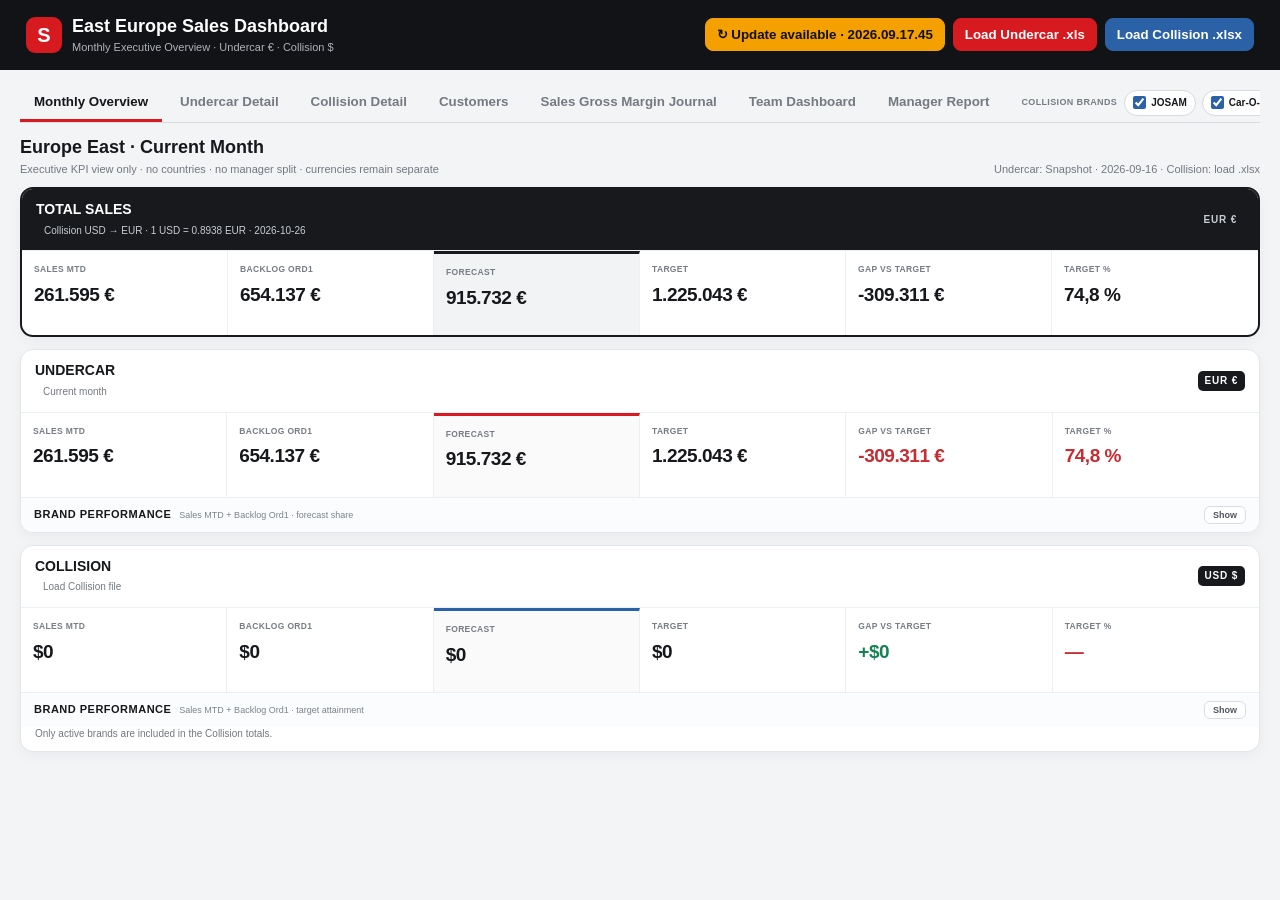
==== commit c35af498: "Load the corrected dashboard script on refresh" ====
--- a/sales-dashboard/index.html
+++ b/sales-dashboard/index.html
@@ -11,4 +11,4 @@
 <section id="collisionDetail" class="tabpane"><div class="toolbar"><div><b>Collision · Europe East</b><div id="collisionDetailSource" class="muted">Load Collision .xlsx</div></div><div class="filters"><select id="collisionManagerDetail"><option value="ALL">All managers</option><option>Sergej</option><option>Mindaugas Deikus</option><option>Ruslan Sollano</option><option>Michal Adamiec</option></select><select id="collisionBrandDetail"><option value="ALL">All brands</option><option>Josam</option><option>Car-O-Liner</option><option>BlackHawk</option></select></div></div><div class="collisionRule">Scope: Sergej = Austria Car-O-Liner/BlackHawk · Mindaugas = LT/LV/EE/GR/CY · Ruslan = Bulgaria + Export · Michal = remaining Europe East · Josam AT/CZ/SK excluded.</div><section id="collisionDetailKpis" class="miniKpis"><div class="card miniKpi"><div class="label">Collision</div><div class="value">Load .xlsx</div><div class="muted">Month + YTD · USD</div></div></section><section class="card panel"><h2>Brand performance</h2><p>Josam, Car-O-Liner and BlackHawk individually.</p><div class="tableWrap"><table id="collisionDetailBrandTable"><thead></thead><tbody><tr><td>Load Collision .xlsx</td></tr></tbody></table></div></section><section class="card panel" style="margin-top:10px"><h2>Manager / Country performance</h2><p>Current month and YTD based on the latest Actual month in the source file.</p><div class="tableWrap"><table id="collisionDetailTable"><thead></thead><tbody><tr><td>Load Collision .xlsx</td></tr></tbody></table></div></section></section>
 <section id="customers" class="tabpane"><div class="toolbar"><div><b>Customer Overview</b><div class="muted">Customer Code = primary ID · Month + YTD target view</div></div><div class="filters"><select id="customerManager"><option value="ALL">All managers</option></select><select id="customerCountry"><option value="ALL">All countries</option></select><input id="customerSearch" type="search" placeholder="Search customer"></div></div><section id="customerKpis" class="miniKpis"></section><section class="card panel"><div class="tableWrap"><table><thead><tr><th>Manager</th><th>Country</th><th>Customer</th><th>Code</th><th class="num">Sales MTD</th><th class="num">Backlog Ord1</th><th class="num">Forecast</th><th class="num">Sales YTD</th><th class="num">GM MTD €</th><th class="num">GM MTD %</th><th class="num">Order Entered</th></tr></thead><tbody id="customerBody"></tbody></table></div></section></section>
 <section id="journal" class="tabpane"><div class="toolbar"><div><b>Sales Gross Margin Journal</b><div class="muted">Transaction-level view from the original journal sheet</div></div><div class="filters"><select id="journalManager"><option value="ALL">All managers</option></select><select id="journalType"><option value="ALL">Inv + Orders</option><option value="Inv">Invoices</option><option value="Ord1">Ord1</option><option value="Ord2">Ord2</option></select><input id="journalSearch" type="search" placeholder="Search customer / part"></div></div><section id="journalKpis" class="miniKpis"></section><section class="card panel"><div class="tableWrap"><table style="min-width:1400px"><thead><tr><th>Manager</th><th>Country</th><th>Customer</th><th>Type</th><th>Date</th><th>Part no.</th><th>Description</th><th class="num">Sales €</th><th class="num">GM €</th><th class="num">GM %</th></tr></thead><tbody id="journalBody"></tbody></table></div><div class="note">GM % is weighted in the KPI summary (total GM / total Sales), not averaged across rows.</div></section></section>
-</main><script src="xls-biff8.js?v=2026091721"></script><script src="app-v189.js?v=2026091721"></script></body></html>+</main><script src="xls-biff8.js?v=2026091721"></script><script src="app-v189.js?v=2026091746"></script></body></html>
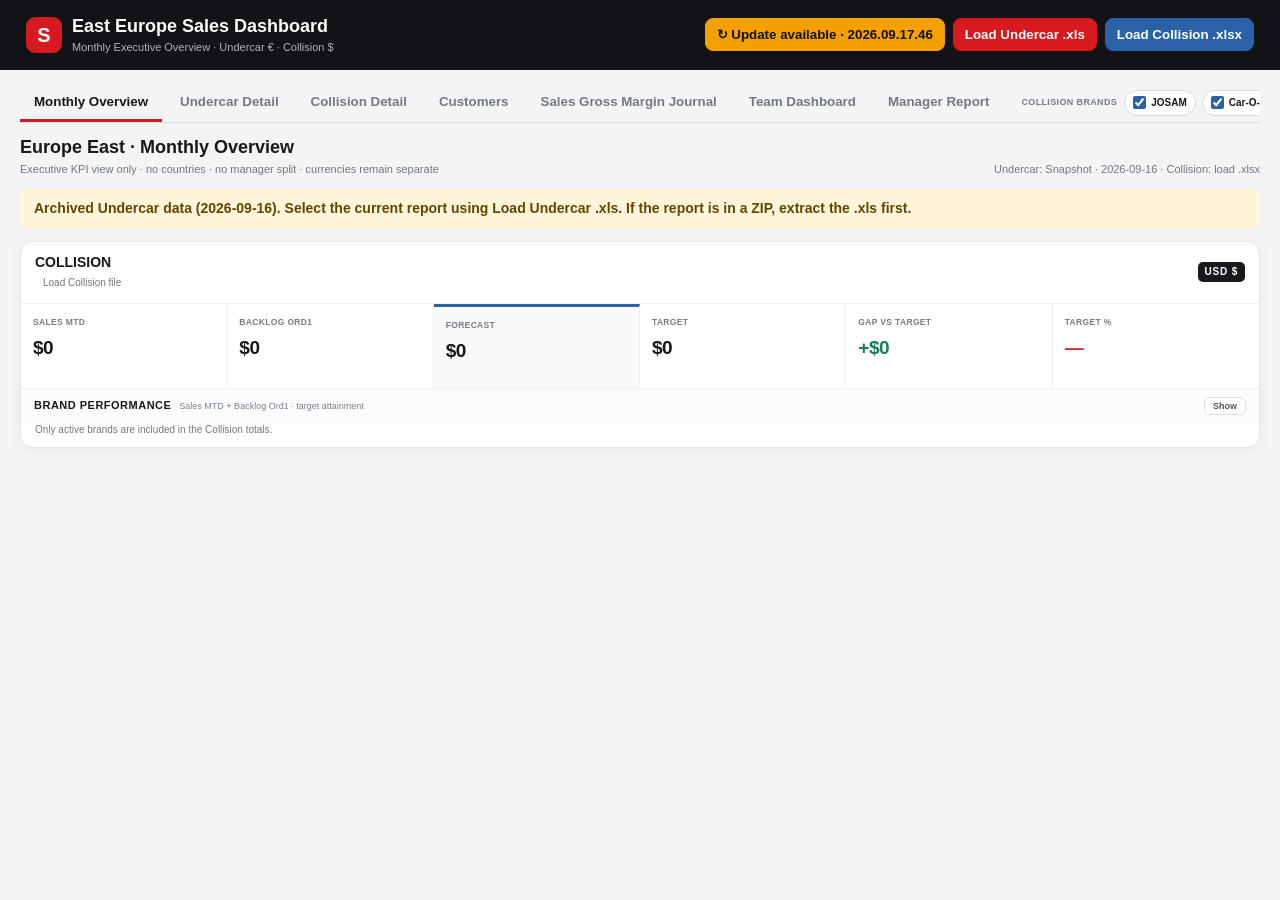
==== commit 921f2cb4: "Keep archived Undercar values out of the monthly overview" ====
--- a/sales-dashboard/index.html
+++ b/sales-dashboard/index.html
@@ -3,12 +3,17 @@
 .execIntro{display:flex;justify-content:space-between;gap:14px;align-items:flex-end;margin-bottom:10px}.execIntro h2{margin:0;font-size:18px}.execIntro p{margin:2px 0 0;color:var(--muted);font-size:11px}.businessCard{background:#fff;border:1px solid var(--line);border-radius:13px;margin-bottom:12px;overflow:hidden;box-shadow:0 4px 14px rgba(16,24,40,.045)}.businessHead{display:flex;justify-content:space-between;gap:12px;align-items:center;padding:11px 14px;border-bottom:1px solid #edf0f2}.businessHead h3{margin:0;font-size:14px}.currency{font-size:10px;font-weight:900;letter-spacing:.08em;border-radius:5px;padding:3px 7px;background:#17191d;color:#fff}.period{font-size:10px;color:var(--muted);margin-left:8px}.execGrid{display:grid;grid-template-columns:repeat(7,1fr);gap:0}.execKpi{padding:13px 12px;border-right:1px solid #edf0f2;min-height:84px}.execKpi:last-child{border-right:0}.execKpi span{display:block;font-size:8.5px;text-transform:uppercase;font-weight:850;color:#777d85;letter-spacing:.04em}.execKpi b{display:block;margin-top:6px;font-size:19px;letter-spacing:-.025em}.execKpi.emphasis{background:#fafafa;border-top:3px solid var(--red)}.collisionBlock .execKpi.emphasis{border-top-color:var(--blue)}.brandMini{padding:0 12px 12px}.brandMini table{min-width:900px}.brandMini th{position:static;background:#f6f7f8}.brandMini td{font-size:11.5px}.brandTotal td{font-weight:900;background:#f1f3f5}.execNote{font-size:10px;color:var(--muted);padding:0 14px 10px}
 #collisionDetail .tableWrap table{min-width:1450px}.collisionGroupHead th{background:#eceff2;text-align:center;font-size:9px;font-weight:900;letter-spacing:.08em}.collisionGroupHead .month{color:var(--red);border-left:3px solid #efc4c6}.collisionGroupHead .year{color:var(--blue);border-left:3px solid #cbd9ea}.sepM{border-left:3px solid #efc4c6!important}.sepY{border-left:3px solid #cbd9ea!important}.tag{font-size:9px;font-weight:850;padding:2px 6px;border-radius:99px;background:#eef0f2}.total td{background:#f1f3f5;font-weight:850}.mgr td{background:#17191d!important;color:#fff;font-weight:850}.collisionRule{padding:8px 10px;margin-bottom:10px;background:#fff;border:1px solid var(--line);border-radius:9px;font-size:10.5px;color:var(--muted)}
 @media(max-width:1200px){.execGrid{grid-template-columns:repeat(4,1fr)}.execKpi{border-bottom:1px solid #edf0f2}.kpis{grid-template-columns:repeat(3,1fr)}.miniKpis{grid-template-columns:repeat(3,1fr)}}@media(max-width:700px){header{position:relative;align-items:flex-start;flex-direction:column}.wrap{padding:12px}.toolbar,.execIntro{align-items:flex-start;flex-direction:column}.execGrid,.kpis,.miniKpis{grid-template-columns:repeat(2,1fr)}}@media(max-width:450px){.execGrid,.kpis,.miniKpis{grid-template-columns:1fr}}
+</style><style>
+#undercarDataStatus{margin:12px 0;padding:10px 14px;background:#fff5db;color:#624600;border-radius:8px;font-weight:600}
+#overview[data-undercar-report="loaded"] #undercarDataStatus{background:#e9f4ef;color:#175343}
+#overview[data-undercar-report="pending"] .totalOverviewBlock,
+#overview[data-undercar-report="pending"] .businessCard:has(#undercarOverview){display:none!important}
 </style></head><body>
 <header><div class="brand"><div class="logo">S</div><div><h1>East Europe Sales Dashboard</h1><p>Monthly Executive Overview · Undercar € · Collision $</p></div></div><div class="actions"><span id="status" class="muted"></span><button id="updateBtn" class="btn update">↻ Update available</button><button class="btn red" onclick="document.getElementById('file').click()">Load Undercar .xls</button><input id="file" type="file" accept=".xls"><button id="collisionLoad" class="btn blue">Load Collision .xlsx</button><input id="collisionFile" type="file" accept=".xlsx"></div></header>
 <main class="wrap"><nav class="tabs"><button class="tab active" data-tab="overview">Monthly Overview</button><button class="tab" data-tab="team">Undercar Detail</button><button class="tab" data-tab="collisionDetail">Collision Detail</button><button class="tab" data-tab="customers">Customers</button><button class="tab" data-tab="journal">Sales Gross Margin Journal</button></nav>
-<section id="overview" class="tabpane active"><div class="execIntro"><div><h2>Europe East · Current Month</h2><p>Executive KPI view only · no countries · no manager split · currencies remain separate</p></div><div class="muted">Undercar: <span id="overviewUndercarSource">loading snapshot…</span> · Collision: <span id="overviewCollisionSource">load .xlsx</span></div></div><section class="businessCard"><div class="businessHead"><div><h3>UNDERCAR</h3><span class="period">Current month</span></div><span class="currency">EUR €</span></div><div id="undercarOverview" class="execGrid"></div></section><section class="businessCard collisionBlock"><div class="businessHead"><div><h3>COLLISION</h3><span id="collisionPeriod" class="period">Load Collision file</span></div><span class="currency">USD $</span></div><div id="collisionOverview" class="execGrid"></div><div class="brandMini"><table><thead><tr><th>Brand</th><th class="num">AOP</th><th class="num">Actual</th><th class="num">Ord0</th><th class="num">Ord1</th><th class="num">Forecast</th><th class="num">Gap</th><th class="num">AOP %</th></tr></thead><tbody id="collisionBrandBody"><tr><td colspan="8" class="muted">Load Collision .xlsx to show brand totals.</td></tr></tbody></table></div><div class="execNote">Only active brands are included in the Collision totals.</div></section></section>
+<section id="overview" class="tabpane active" data-undercar-report="pending"><div class="execIntro"><div><h2>Europe East · Monthly Overview</h2><p>Executive KPI view only · no countries · no manager split · currencies remain separate</p></div><div class="muted">Undercar: <span id="overviewUndercarSource">loading snapshot…</span> · Collision: <span id="overviewCollisionSource">load .xlsx</span></div></div><div id="undercarDataStatus" role="status">Select the current report using Load Undercar .xls.</div><section class="businessCard"><div class="businessHead"><div><h3>UNDERCAR</h3><span class="period">Current month</span></div><span class="currency">EUR €</span></div><div id="undercarOverview" class="execGrid"></div></section><section class="businessCard collisionBlock"><div class="businessHead"><div><h3>COLLISION</h3><span id="collisionPeriod" class="period">Load Collision file</span></div><span class="currency">USD $</span></div><div id="collisionOverview" class="execGrid"></div><div class="brandMini"><table><thead><tr><th>Brand</th><th class="num">AOP</th><th class="num">Actual</th><th class="num">Ord0</th><th class="num">Ord1</th><th class="num">Forecast</th><th class="num">Gap</th><th class="num">AOP %</th></tr></thead><tbody id="collisionBrandBody"><tr><td colspan="8" class="muted">Load Collision .xlsx to show brand totals.</td></tr></tbody></table></div><div class="execNote">Only active brands are included in the Collision totals.</div></section></section>
 <section id="team" class="tabpane"><div class="toolbar"><div><b>Undercar Detail</b><div id="source" class="muted">Loading snapshot…</div></div><div><select id="manager"><option value="ALL">All managers</option></select> <button id="fullBtn" class="btn" style="background:#fff;color:#222;border-color:#d7dade">Full view</button></div></div><section id="kpis" class="kpis"></section><section id="cards" class="managers"></section><section class="card panel"><h2>Country performance</h2><p>Monthly target = Plan · Forecast = Sales Estimate Month [inv+ord1] · Annual target = Sales PLAN YTD.</p><div class="tableWrap"><table id="countryTable"><thead><tr><th>Manager</th><th>Country</th><th class="num">Sales MTD</th><th class="num">Backlog Ord1</th><th class="num focus">Forecast</th><th class="num focus">MTD Target</th><th class="num focus">Gap</th><th class="num">Sales YTD</th><th class="num">YTD Target</th><th class="num">YTD Gap</th><th class="num">Backlog Ord2</th><th class="num more">Order Entered</th><th class="num more">Next Plan</th></tr></thead><tbody id="countryBody"></tbody></table></div></section></section>
 <section id="collisionDetail" class="tabpane"><div class="toolbar"><div><b>Collision · Europe East</b><div id="collisionDetailSource" class="muted">Load Collision .xlsx</div></div><div class="filters"><select id="collisionManagerDetail"><option value="ALL">All managers</option><option>Sergej</option><option>Mindaugas Deikus</option><option>Ruslan Sollano</option><option>Michal Adamiec</option></select><select id="collisionBrandDetail"><option value="ALL">All brands</option><option>Josam</option><option>Car-O-Liner</option><option>BlackHawk</option></select></div></div><div class="collisionRule">Scope: Sergej = Austria Car-O-Liner/BlackHawk · Mindaugas = LT/LV/EE/GR/CY · Ruslan = Bulgaria + Export · Michal = remaining Europe East · Josam AT/CZ/SK excluded.</div><section id="collisionDetailKpis" class="miniKpis"><div class="card miniKpi"><div class="label">Collision</div><div class="value">Load .xlsx</div><div class="muted">Month + YTD · USD</div></div></section><section class="card panel"><h2>Brand performance</h2><p>Josam, Car-O-Liner and BlackHawk individually.</p><div class="tableWrap"><table id="collisionDetailBrandTable"><thead></thead><tbody><tr><td>Load Collision .xlsx</td></tr></tbody></table></div></section><section class="card panel" style="margin-top:10px"><h2>Manager / Country performance</h2><p>Current month and YTD based on the latest Actual month in the source file.</p><div class="tableWrap"><table id="collisionDetailTable"><thead></thead><tbody><tr><td>Load Collision .xlsx</td></tr></tbody></table></div></section></section>
 <section id="customers" class="tabpane"><div class="toolbar"><div><b>Customer Overview</b><div class="muted">Customer Code = primary ID · Month + YTD target view</div></div><div class="filters"><select id="customerManager"><option value="ALL">All managers</option></select><select id="customerCountry"><option value="ALL">All countries</option></select><input id="customerSearch" type="search" placeholder="Search customer"></div></div><section id="customerKpis" class="miniKpis"></section><section class="card panel"><div class="tableWrap"><table><thead><tr><th>Manager</th><th>Country</th><th>Customer</th><th>Code</th><th class="num">Sales MTD</th><th class="num">Backlog Ord1</th><th class="num">Forecast</th><th class="num">Sales YTD</th><th class="num">GM MTD €</th><th class="num">GM MTD %</th><th class="num">Order Entered</th></tr></thead><tbody id="customerBody"></tbody></table></div></section></section>
 <section id="journal" class="tabpane"><div class="toolbar"><div><b>Sales Gross Margin Journal</b><div class="muted">Transaction-level view from the original journal sheet</div></div><div class="filters"><select id="journalManager"><option value="ALL">All managers</option></select><select id="journalType"><option value="ALL">Inv + Orders</option><option value="Inv">Invoices</option><option value="Ord1">Ord1</option><option value="Ord2">Ord2</option></select><input id="journalSearch" type="search" placeholder="Search customer / part"></div></div><section id="journalKpis" class="miniKpis"></section><section class="card panel"><div class="tableWrap"><table style="min-width:1400px"><thead><tr><th>Manager</th><th>Country</th><th>Customer</th><th>Type</th><th>Date</th><th>Part no.</th><th>Description</th><th class="num">Sales €</th><th class="num">GM €</th><th class="num">GM %</th></tr></thead><tbody id="journalBody"></tbody></table></div><div class="note">GM % is weighted in the KPI summary (total GM / total Sales), not averaged across rows.</div></section></section>
-</main><script src="xls-biff8.js?v=2026091721"></script><script src="app-v189.js?v=2026091746"></script></body></html>+</main><script src="xls-biff8.js?v=2026091721"></script><script src="app-v189.js?v=2026091747"></script></body></html>
